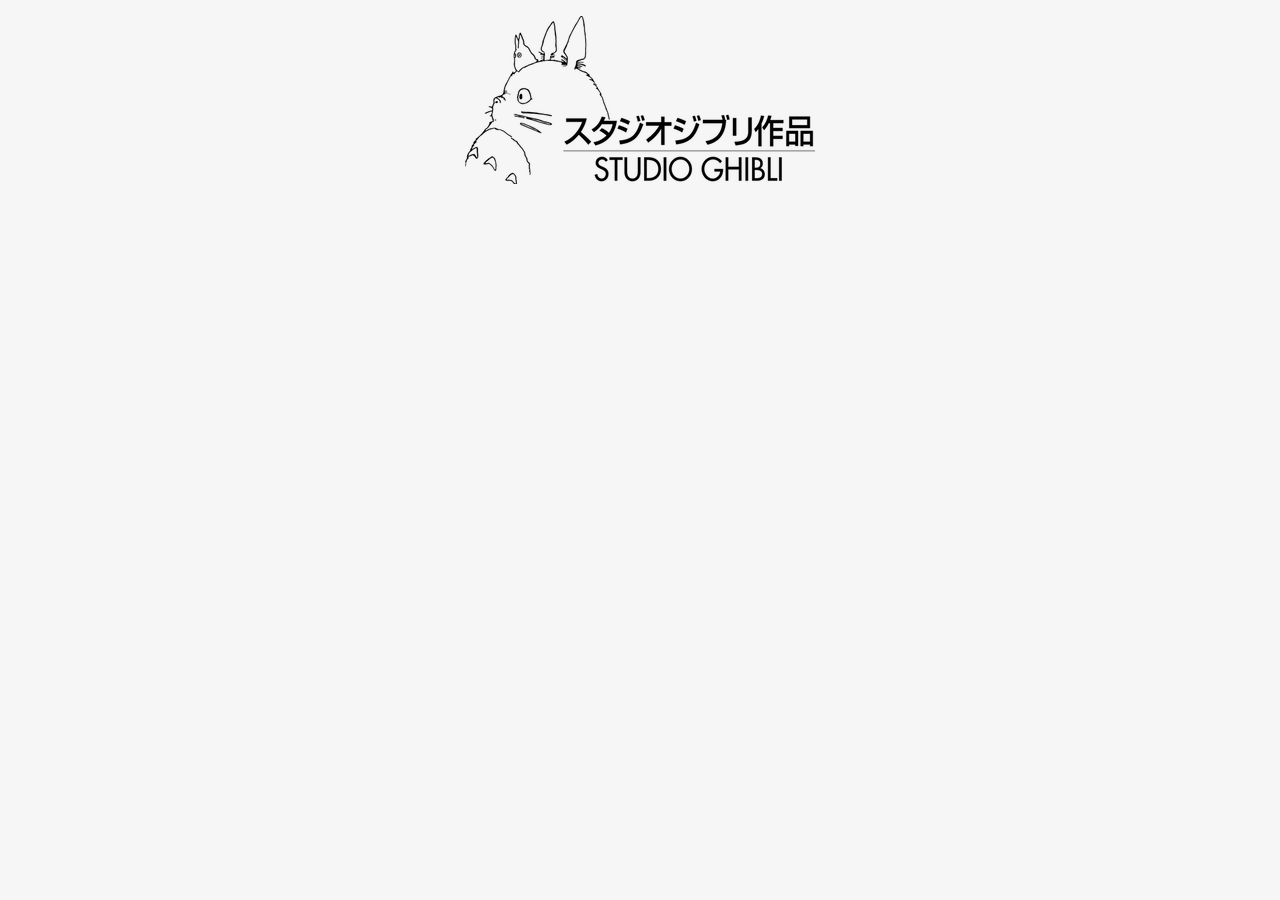
==== exe-ghibli/index.html @ f451ac38 "Add files via upload Primeiro commit" ====
<!DOCTYPE html>
<html lang="en">

<head>
  <meta charset="UTF-8">
  <meta name="viewport" content="width=device-width, initial-scale=1.0">

  <title>Ghibli</title>
  
  <link href="https://fonts.googleapis.com/css?family=Dosis:400,700" rel="stylesheet">
  <link href="style.css" rel="stylesheet">

</head>

<body>

  <div id="root">
    <img src="logo.png">
  </div>

  <script src="script.js"></script>
</body>

</html>
---- exe-ghibli/style.css ----
* {
  box-sizing: border-box
}

html {
  -webkit-font-smoothing: antialiased;
  -moz-osx-font-smoothing: grayscale;
  font-family: 'Dosis', sans-serif;
  line-height: 1.6;
  color: #666;
  background: #F6F6F6;
}

#root {
  max-width: 1200px;
  margin: 0 auto;
}

h1 {
  text-align: center;
  padding: 1.5rem 2.5rem;
  background-image: linear-gradient(120deg, #fbc2eb 0%, #a6c1ee 100%);
  margin: 0 0 2rem 0;
  font-size: 1.5rem;
  color: white;
}

img {
  display: block;
  margin: 1rem auto;
  max-width: 100%;
}

p {
  padding: 0 2.5rem 2.5rem;
  margin: 0;
}

.container {
  display: flex;
  flex-wrap: wrap;
}

.card {
  margin: 1rem;
  background: white;
  box-shadow: 2px 4px 25px rgba(0, 0, 0, .1);
  border-radius: 12px;
  overflow: hidden;
  transition: all .2s linear;
}

.error{
  text-align: center;
  display: block;
  font-size: 1.2em;
  color: #ff9a9e;
}


@media screen and (min-width: 600px) {
  .card {
    flex: 1 1 calc(50% - 2rem);
  }
}

@media screen and (min-width: 900px) {
  .card {
    flex: 1 1 calc(33% - 2rem);
  }
}

.card:nth-child(2n) h1 {
  background-image: linear-gradient(120deg, #84fab0 0%, #8fd3f4 100%);
}

.card:nth-child(4n) h1 {
  background-image: linear-gradient(120deg, #ff9a9e 0%, #fecfef 100%);
}

.card:nth-child(5n) h1 {
  background-image: linear-gradient(120deg, #ffc3a0 0%, #ffafbd 100%);
}
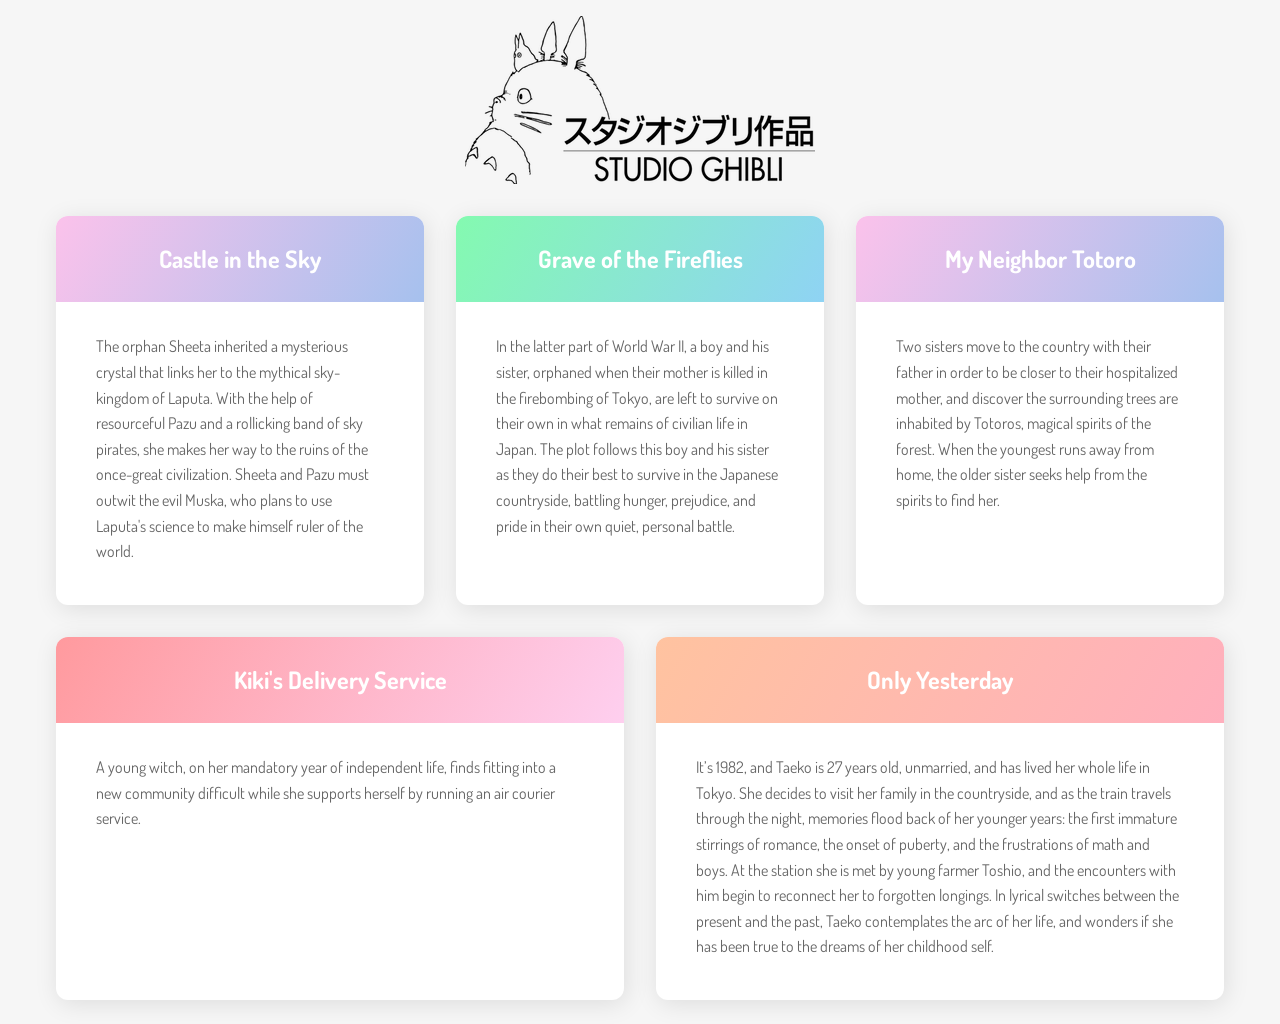
==== commit 7c2a58c3: "exercicio api" ====
--- a/exe-ghibli/index.html
+++ b/exe-ghibli/index.html
@@ -18,7 +18,7 @@
     <img src="logo.png">
   </div>
 
-  <script src="script.js"></script>
+  <script src="./script.js"></script>
 </body>
 
 </html>
